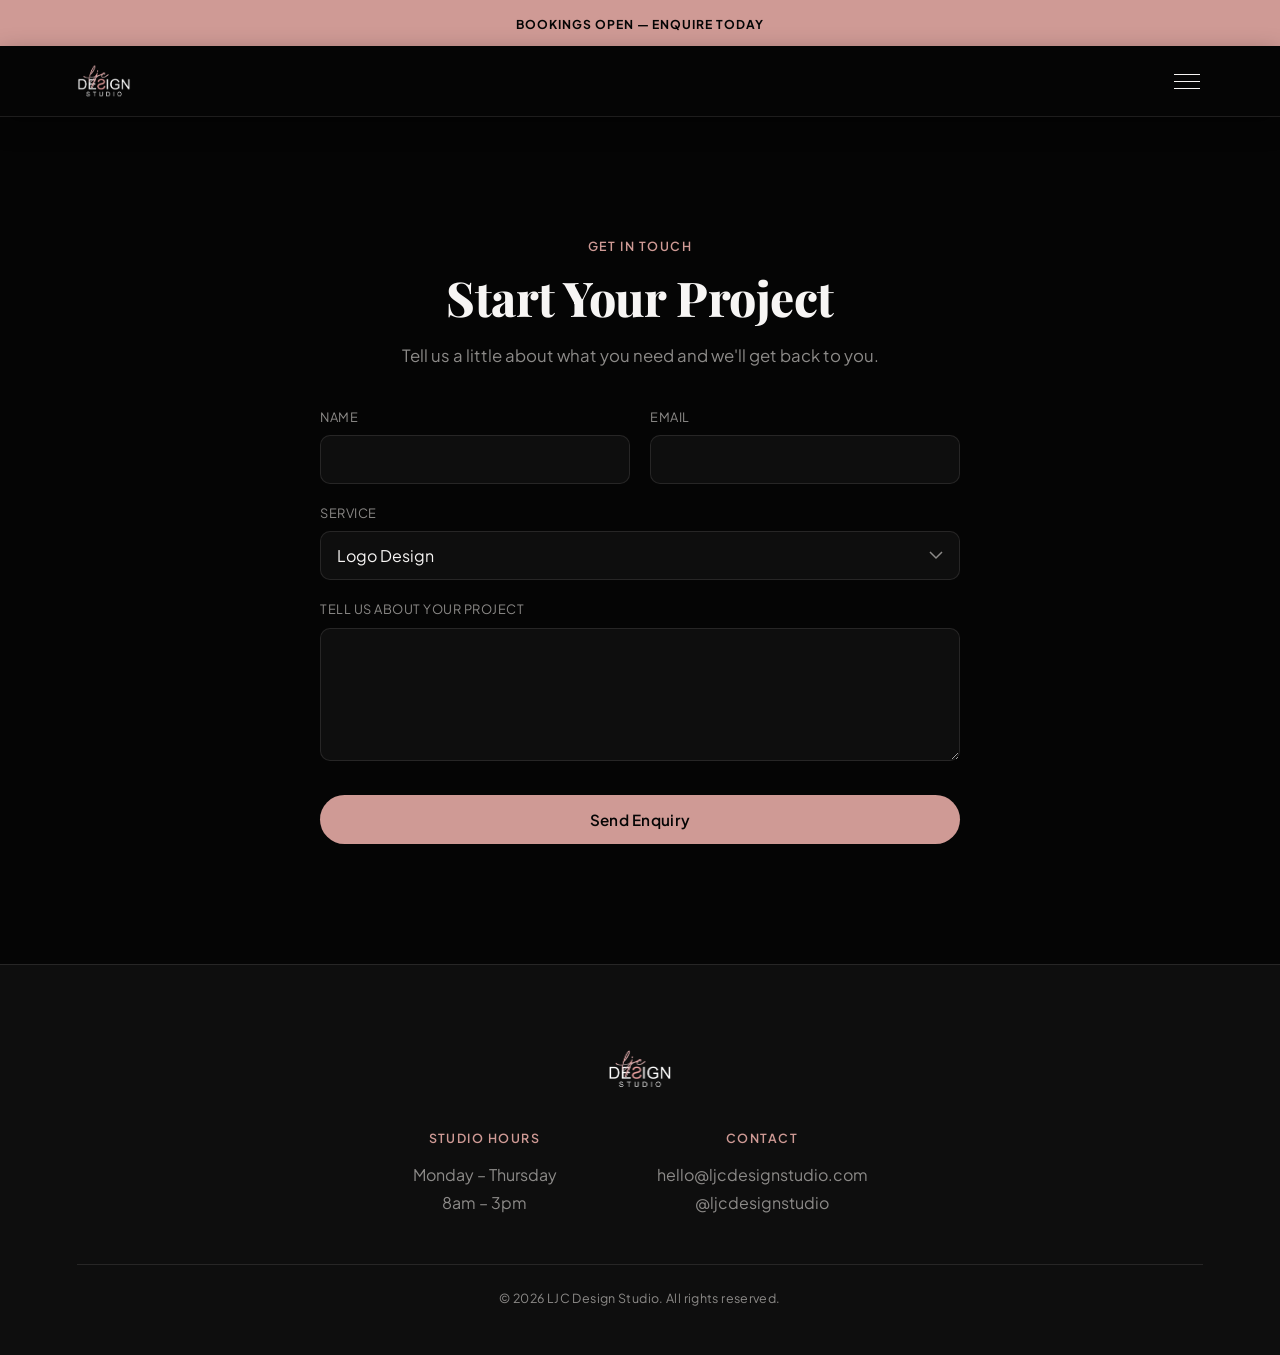
==== contact.html @ 9e1cb7d2 "Add Work, Services and Enquire pages, wire up nav Turn Work, Services and Enquire into real pages in" ====
<!DOCTYPE html>
<html lang="en">
<head>
<meta charset="UTF-8">
<script>
  if ('scrollRestoration' in history) history.scrollRestoration = 'manual';
  if (window.location.hash) {
    history.replaceState(null, '', window.location.pathname + window.location.search);
  }
</script>
<meta name="viewport" content="width=device-width, initial-scale=1.0, viewport-fit=cover">
<meta name="theme-color" content="#050505">
<title>Enquire — LJC Design Studio</title>
<meta name="description" content="Get in touch with LJC Design Studio to start your logo, branding, print or social media project.">
<link rel="preconnect" href="https://fonts.googleapis.com">
<link rel="preconnect" href="https://fonts.gstatic.com" crossorigin>
<link href="https://fonts.googleapis.com/css2?family=Playfair+Display:ital,wght@0,700;0,800;1,600;1,700&family=Plus+Jakarta+Sans:wght@400;500;600;700;800&display=swap" rel="stylesheet">
<link rel="stylesheet" href="css/styles.css">
</head>
<body>

<a class="skip-link" href="#top">Skip to content</a>

<div class="site-top">
  <div class="promo-bar">
    <a href="contact.html">Bookings Open &mdash; Enquire Today</a>
  </div>

  <header class="site-header">
    <div class="header-inner">
      <a href="index.html" class="brand">
        <img src="images/logo-transparent.png" alt="LJC Design Studio" class="brand-logo">
      </a>

      <button class="menu-toggle" id="menu-toggle" aria-label="Open menu" aria-expanded="false" aria-controls="nav-drawer">
        <span></span><span></span><span></span>
      </button>
    </div>
  </header>
</div>

<nav class="nav-drawer" id="nav-drawer" aria-hidden="true">
  <ul>
    <li style="--i:0"><a href="work.html">Work</a></li>
    <li style="--i:1"><a href="services.html">Services</a></li>
    <li style="--i:2"><a href="contact.html" aria-current="page">Enquire</a></li>
  </ul>
</nav>

<main id="top">

  <section class="feature reveal">
    <div class="enquiry-inner">
      <p class="eyebrow">Get In Touch</p>
      <h1 class="feature-heading">Start Your Project</h1>
      <p class="feature-copy">Tell us a little about what you need and we'll get back to you.</p>

      <form class="enquiry-form" action="mailto:hello@ljcdesignstudio.com" method="post" enctype="text/plain">
        <div class="form-row">
          <label>
            <span>Name</span>
            <input type="text" name="Name" autocomplete="name" required>
          </label>
          <label>
            <span>Email</span>
            <input type="email" name="Email" autocomplete="email" required>
          </label>
        </div>
        <label>
          <span>Service</span>
          <select name="Service">
            <option>Logo Design</option>
            <option>Branding</option>
            <option>Print</option>
            <option>Social Media Management</option>
            <option>Something else</option>
          </select>
        </label>
        <label>
          <span>Tell us about your project</span>
          <textarea name="Message" rows="5" required></textarea>
        </label>
        <button type="submit" class="btn-primary">Send Enquiry</button>
      </form>
    </div>
  </section>

</main>

<footer class="site-footer">
  <div class="footer-inner">
    <img src="images/logo-transparent.png" alt="LJC Design Studio" class="footer-logo">

    <div class="footer-cols">
      <div class="footer-col">
        <p class="eyebrow">Studio Hours</p>
        <p>Monday &ndash; Thursday<br>8am &ndash; 3pm</p>
      </div>
      <div class="footer-col">
        <p class="eyebrow">Contact</p>
        <p>
          <a href="mailto:hello@ljcdesignstudio.com">hello@ljcdesignstudio.com</a><br>
          <a href="https://instagram.com/ljcdesignstudio" target="_blank" rel="noopener">@ljcdesignstudio</a>
        </p>
      </div>
    </div>

    <p class="footer-copy">&copy; <span id="year"></span> LJC Design Studio. All rights reserved.</p>
  </div>
</footer>

<script src="js/script.js"></script>
</body>
</html>
---- css/styles.css ----
/* ---------- Reset & base ---------- */
* { margin: 0; padding: 0; box-sizing: border-box; }

:root {
  --black: #050505;
  --panel: #0e0e0e;
  --white: #f7f5f4;
  --grey: #8c8a88;
  --blush: #cf9a95;
  --blush-deep: #b9746e;
  --gold: #e0b95f;
  --line: rgba(247, 245, 244, 0.1);

  --sans: 'Plus Jakarta Sans', 'Helvetica Neue', Arial, sans-serif;
  --serif-display: 'Playfair Display', Georgia, serif;
  --gutter: clamp(20px, 6vw, 80px);
}

html {
  scroll-behavior: smooth;
  -webkit-text-size-adjust: 100%;
}

#work, #logos, #services, #reviews {
  scroll-margin-top: 130px;
}

body {
  font-family: var(--sans);
  background: var(--black);
  color: var(--white);
  line-height: 1.5;
  -webkit-font-smoothing: antialiased;
  overflow-x: hidden;
}

img { display: block; max-width: 100%; height: auto; }
a {
  color: inherit;
  text-decoration: none;
  -webkit-tap-highlight-color: transparent;
}
button { -webkit-tap-highlight-color: transparent; }

.skip-link {
  position: absolute;
  left: -9999px;
  top: 0;
  background: var(--white);
  color: var(--black);
  padding: 12px 20px;
  z-index: 300;
}
.skip-link:focus { left: 16px; top: 16px; }

/* ---------- Promo bar + header ---------- */
.site-top {
  position: sticky;
  top: 0;
  z-index: 110;
}

.promo-bar {
  background: var(--blush);
  text-align: center;
  padding: 11px var(--gutter);
}
.promo-bar a {
  font-size: 0.76rem;
  font-weight: 700;
  letter-spacing: 0.08em;
  text-transform: uppercase;
  color: var(--black);
}
.promo-bar a:hover { opacity: 0.7; }

.site-header {
  background: var(--black);
  border-bottom: 1px solid var(--line);
  box-shadow: 0 8px 24px rgba(0, 0, 0, 0.35);
}

.header-inner {
  display: flex;
  align-items: center;
  justify-content: space-between;
  padding: 18px var(--gutter);
  padding-left: max(var(--gutter), env(safe-area-inset-left));
  padding-right: max(var(--gutter), env(safe-area-inset-right));
}

.brand-logo {
  height: clamp(26px, 4.5vw, 34px);
  width: auto;
}

/* ---------- Menu toggle ---------- */
.menu-toggle {
  display: flex;
  flex-direction: column;
  align-items: center;
  justify-content: center;
  gap: 6px;
  width: 44px; height: 44px;
  margin: -6px;
  background: none;
  border: none;
  cursor: pointer;
  touch-action: manipulation;
}
.menu-toggle span {
  display: block;
  width: 26px;
  height: 1px;
  background: var(--white);
  transition: transform 0.35s ease, opacity 0.3s ease;
}
.menu-toggle.open span:nth-child(1) { transform: translateY(7px) rotate(45deg); }
.menu-toggle.open span:nth-child(2) { opacity: 0; }
.menu-toggle.open span:nth-child(3) { transform: translateY(-7px) rotate(-45deg); }

/* ---------- Nav drawer ---------- */
.nav-drawer {
  position: fixed;
  top: 0; left: 0; right: 0;
  background: var(--panel);
  border-bottom: 1px solid var(--line);
  padding: clamp(130px, 20vw, 160px) var(--gutter) clamp(48px, 8vw, 72px);
  padding-left: max(var(--gutter), env(safe-area-inset-left));
  padding-right: max(var(--gutter), env(safe-area-inset-right));
  transform: translateY(-100%);
  transition: transform 0.55s cubic-bezier(0.65, 0, 0.35, 1);
  z-index: 100;
}
.nav-drawer.open { transform: translateY(0); }

.nav-drawer ul {
  list-style: none;
  display: flex;
  flex-direction: column;
  gap: 22px;
}
.nav-drawer li {
  opacity: 0;
  transform: translateY(-10px);
  transition: opacity 0.4s ease, transform 0.4s ease;
}
.nav-drawer.open li {
  opacity: 1;
  transform: translateY(0);
  transition-delay: calc(var(--i) * 0.07s + 0.2s);
}
.nav-drawer a {
  display: inline-block;
  font-size: clamp(1.4rem, 4vw, 2rem);
  font-weight: 600;
  letter-spacing: -0.01em;
}
.nav-drawer a:hover { color: var(--blush); }
.nav-drawer a[aria-current="page"] { color: var(--blush); }

body.menu-open { overflow: hidden; }

/* ---------- Hero ---------- */
.hero {
  position: relative;
  min-height: 62vh;
  display: flex;
  align-items: flex-start;
  justify-content: center;
  overflow: hidden;
}

.hero-bg {
  position: absolute;
  inset: 0;
  width: 100%;
  height: 100%;
}

.hero-bg-slide {
  position: absolute;
  inset: 0;
  width: 100%;
  height: 100%;
  object-fit: cover;
  opacity: 0;
  animation: hero-bg-fade 9s ease-in-out infinite;
  animation-delay: calc(var(--i) * 3s);
}

@keyframes hero-bg-fade {
  0% { opacity: 0; }
  5% { opacity: 0.9; }
  28% { opacity: 0.9; }
  33% { opacity: 0; }
  100% { opacity: 0; }
}

.hero::after {
  content: '';
  position: absolute;
  inset: 0;
  background: linear-gradient(180deg, rgba(5, 5, 5, 0.12), rgba(5, 5, 5, 0.32));
}

.hero-content {
  position: relative;
  z-index: 1;
  text-align: center;
  padding: clamp(40px, 7vw, 72px) var(--gutter) 0;
}

.hero-heading {
  font-family: var(--serif-display);
  font-weight: 800;
  font-size: clamp(2rem, 6vw, 4.5rem);
  letter-spacing: -0.01em;
  line-height: 1.15;
  color: var(--white);
  text-shadow: 0 2px 6px rgba(0, 0, 0, 0.85), 0 6px 30px rgba(0, 0, 0, 0.6);
}
.hero-heading.reveal.is-visible { transition-delay: 0.15s; }
.hero-heading-intro {
  display: inline-block;
  font-family: var(--sans);
  font-weight: 400;
  font-size: clamp(1.1rem, 2.6vw, 1.75rem);
}
.hero-heading-name {
  display: inline-block;
  text-transform: uppercase;
  letter-spacing: 0.03em;
}

.hero-rating {
  position: absolute;
  z-index: 1;
  left: 0;
  right: 0;
  margin: 0 auto;
  width: fit-content;
  bottom: clamp(32px, 8vw, 72px);
  display: inline-flex;
  align-items: center;
  gap: 10px;
  padding: 10px 20px;
  border-radius: 999px;
  border: 1px solid rgba(247, 245, 244, 0.25);
  background: rgba(5, 5, 5, 0.3);
  backdrop-filter: blur(8px);
  -webkit-backdrop-filter: blur(8px);
  box-shadow: 0 10px 28px rgba(0, 0, 0, 0.4);
  color: var(--white);
  font-size: 0.85rem;
  font-weight: 500;
  letter-spacing: 0.02em;
}
.hero-rating:hover { border-color: rgba(247, 245, 244, 0.5); }
.hero-rating-stars {
  color: var(--gold);
  letter-spacing: 0.1em;
  font-size: 0.9rem;
}

.hero-rating.reveal.is-visible { transition-delay: 0.3s; }

/* ---------- Sub-page intro banner ---------- */
.page-hero {
  background: var(--panel);
  text-align: center;
  padding: clamp(56px, 8vw, 88px) var(--gutter);
}
.page-hero-inner {
  max-width: 640px;
  margin: 0 auto;
}
.page-hero-inner .feature-copy { margin: 0 auto; }

/* ---------- Work grid ---------- */
.work-grid {
  max-width: 1200px;
  margin: 0 auto;
  display: grid;
  grid-template-columns: repeat(3, 1fr);
  gap: clamp(16px, 2.4vw, 28px);
}
.work-grid img {
  width: 100%;
  aspect-ratio: 4 / 5;
  object-fit: cover;
  border-radius: clamp(12px, 1.8vw, 20px);
}

/* ---------- Welcome intro ---------- */
.welcome {
  background: var(--panel);
  text-align: center;
  padding: clamp(72px, 10vw, 120px) var(--gutter);
}
.welcome-inner {
  max-width: 720px;
  margin: 0 auto;
}
.welcome-copy {
  margin: 0 auto 20px;
}
.welcome-copy:last-child { margin-bottom: 0; }

@media (prefers-reduced-motion: reduce) {
  .marquee-track { animation: none !important; }
  .hero-bg-slide {
    animation: none !important;
    opacity: 0 !important;
  }
  .hero-bg-slide:first-child { opacity: 0.9 !important; }
  .reveal, .reveal * {
    opacity: 1 !important;
    transform: none !important;
    transition: none !important;
  }
}

/* ---------- Marquee ---------- */
.marquee {
  overflow: hidden;
  padding: 0 0 clamp(48px, 7vw, 84px);
}

.marquee-track {
  display: flex;
  width: max-content;
  gap: clamp(14px, 2vw, 28px);
  animation: marquee 42s linear infinite;
}
.marquee-track:hover { animation-play-state: paused; }

.marquee-track img {
  width: clamp(220px, 32vw, 420px);
  aspect-ratio: 1 / 1;
  object-fit: cover;
  border-radius: clamp(12px, 1.8vw, 24px);
  flex-shrink: 0;
}

@keyframes marquee {
  from { transform: translateX(0); }
  to { transform: translateX(-50%); }
}

/* ---------- Shared type & scroll reveal ---------- */
.eyebrow {
  font-size: 0.78rem;
  font-weight: 600;
  letter-spacing: 0.12em;
  text-transform: uppercase;
  color: var(--blush);
  margin-bottom: 14px;
}

.feature-heading {
  font-family: var(--serif-display);
  font-weight: 800;
  font-size: clamp(1.9rem, 4.4vw, 3rem);
  letter-spacing: -0.01em;
  line-height: 1.15;
  margin-bottom: 18px;
}

.feature-copy {
  color: var(--grey);
  font-size: 1.05rem;
  max-width: 46ch;
}

.reveal {
  opacity: 0;
  transform: translateY(28px);
  transition: opacity 0.8s ease, transform 0.8s ease;
}
.reveal.is-visible {
  opacity: 1;
  transform: translateY(0);
}

.service-card:nth-child(2) { transition-delay: 0.1s; }
.service-card:nth-child(3) { transition-delay: 0.2s; }
.service-card:nth-child(4) { transition-delay: 0.3s; }

/* ---------- Buttons ---------- */
.btn-primary {
  display: inline-flex;
  align-items: center;
  justify-content: center;
  padding: 15px 32px;
  border-radius: 999px;
  border: none;
  background: var(--blush);
  color: var(--black);
  font-family: var(--sans);
  font-size: 0.95rem;
  font-weight: 600;
  letter-spacing: 0.02em;
  cursor: pointer;
  transition: background-color 0.25s ease, transform 0.25s ease;
}
.btn-primary:hover {
  background: var(--white);
  transform: translateY(-2px);
}

/* ---------- Feature section (What We Do) ---------- */
.feature {
  padding: clamp(72px, 10vw, 120px) var(--gutter);
  text-align: center;
}

.services-cta {
  text-align: center;
  padding: 0 var(--gutter) clamp(56px, 8vw, 96px);
}

/* ---------- Service cards ---------- */
.service-cards {
  max-width: 1100px;
  margin: 0 auto;
  display: grid;
  grid-template-columns: repeat(2, 1fr);
  gap: clamp(40px, 6vw, 72px);
  text-align: left;
}

.service-card-img {
  width: 100%;
  aspect-ratio: 4 / 3;
  object-fit: cover;
  border-radius: clamp(12px, 1.8vw, 20px);
  margin-bottom: 20px;
}

.service-card h3 {
  font-family: var(--serif-display);
  font-weight: 700;
  font-size: 1.35rem;
  margin-bottom: 8px;
}
.service-card p { color: var(--grey); }
.service-card-feature h3 { color: var(--blush); }

.service-card-social {
  display: flex;
  flex-direction: column;
  justify-content: center;
  min-width: 0;
  text-align: center;
  background: var(--panel);
  border: 1px solid var(--line);
  border-radius: clamp(12px, 1.8vw, 20px);
  padding: clamp(28px, 4vw, 40px);
}

.social-lead-prompt {
  margin-top: 20px;
  color: var(--white);
  font-family: var(--sans);
  font-weight: 600;
  font-size: 0.95rem;
}

.social-lead-form { margin-top: 12px; }
.social-lead-row {
  display: flex;
  align-items: center;
  gap: 2px;
  background: var(--black);
  border: 1px solid var(--line);
  border-radius: 999px;
  padding: 6px 6px 6px 20px;
}
.social-lead-prefix {
  flex-shrink: 0;
  color: var(--white);
  font-family: var(--sans);
  font-size: 1rem;
}
.social-lead-row input {
  flex: 1;
  min-width: 0;
  background: none;
  border: none;
  color: var(--white);
  font-family: var(--sans);
  font-size: 1rem;
}
.social-lead-row input:focus { outline: none; }
.social-lead-row input::placeholder { color: var(--grey); }
.social-lead-row button {
  flex-shrink: 0;
  width: 38px;
  height: 38px;
  border-radius: 999px;
  border: none;
  background: var(--blush);
  color: var(--black);
  font-size: 1rem;
  cursor: pointer;
  transition: background-color 0.25s ease;
}
.social-lead-row button:hover { background: var(--white); }

.social-lead-row-email {
  max-height: 0;
  margin-top: 0;
  opacity: 0;
  overflow: hidden;
  transition: max-height 0.5s ease, opacity 0.4s ease, margin-top 0.5s ease;
}
.social-lead-row-email.is-visible {
  max-height: 60px;
  margin-top: 10px;
  opacity: 1;
}

/* ---------- Enquiry form ---------- */
.enquiry-inner {
  max-width: 640px;
  margin: 0 auto;
  text-align: center;
}
.enquiry-inner .feature-copy { margin: 0 auto 40px; }

.enquiry-form { text-align: left; }
.form-row {
  display: grid;
  grid-template-columns: 1fr 1fr;
  gap: 20px;
}
.enquiry-form label {
  display: block;
  margin-bottom: 20px;
}
.enquiry-form label span {
  display: block;
  font-size: 0.8rem;
  letter-spacing: 0.04em;
  text-transform: uppercase;
  color: var(--grey);
  margin-bottom: 8px;
}
.enquiry-form input,
.enquiry-form select,
.enquiry-form textarea {
  width: 100%;
  background: var(--panel);
  border: 1px solid var(--line);
  border-radius: 10px;
  padding: 13px 16px;
  color: var(--white);
  font-family: var(--sans);
  font-size: 1rem;
  transition: border-color 0.25s ease;
}
.enquiry-form textarea { resize: vertical; }
.enquiry-form input:focus,
.enquiry-form select:focus,
.enquiry-form textarea:focus {
  outline: none;
  border-color: var(--blush);
}
.enquiry-form select {
  appearance: none;
  background-image: url("data:image/svg+xml,%3Csvg xmlns='http://www.w3.org/2000/svg' width='14' height='9'%3E%3Cpath d='M1 1l6 6 6-6' stroke='%238c8a88' stroke-width='1.5' fill='none' fill-rule='evenodd'/%3E%3C/svg%3E");
  background-repeat: no-repeat;
  background-position: right 16px center;
}
.enquiry-form .btn-primary {
  width: 100%;
  margin-top: 8px;
}

/* ---------- Footer ---------- */
.site-footer {
  background: var(--panel);
  border-top: 1px solid var(--line);
  padding: clamp(56px, 8vw, 84px) var(--gutter) clamp(32px, 5vw, 48px);
}
.footer-inner {
  max-width: 1200px;
  margin: 0 auto;
  text-align: center;
}
.footer-logo {
  height: 40px;
  width: auto;
  margin: 0 auto 40px;
}
.footer-cols {
  display: flex;
  flex-wrap: wrap;
  justify-content: center;
  gap: clamp(40px, 8vw, 100px);
  margin-bottom: 48px;
}
.footer-col p:not(.eyebrow) { color: var(--grey); line-height: 1.7; }
.footer-col a:hover { color: var(--blush); }
.footer-copy {
  font-size: 0.78rem;
  letter-spacing: 0.03em;
  color: var(--grey);
  border-top: 1px solid var(--line);
  padding-top: 24px;
}

.sr-only {
  position: absolute;
  width: 1px; height: 1px;
  padding: 0; margin: -1px;
  overflow: hidden;
  clip: rect(0, 0, 0, 0);
  white-space: nowrap;
  border: 0;
}

/* ---------- Reviews ---------- */
.reviews {
  padding: clamp(72px, 10vw, 120px) var(--gutter) clamp(56px, 8vw, 96px);
}
.reviews-inner {
  max-width: 640px;
  margin: 0 auto 48px;
  text-align: center;
}
.reviews-copy { margin: 0 auto 16px; }
.reviews-stat {
  font-size: 0.85rem;
  font-weight: 600;
  letter-spacing: 0.03em;
  color: var(--blush);
}

.reviews-carousel {
  max-width: 1100px;
  margin: 0 auto;
  display: flex;
  align-items: center;
  gap: 16px;
}

.reviews-track {
  flex: 1;
  display: flex;
  gap: 20px;
  overflow-x: auto;
  scroll-snap-type: x mandatory;
  scrollbar-width: none;
  padding: 4px;
}
.reviews-track::-webkit-scrollbar { display: none; }

.review-card {
  flex: 0 0 min(340px, 100%);
  scroll-snap-align: start;
  background: var(--panel);
  border: 1px solid var(--line);
  border-radius: 16px;
  padding: 28px;
}
.review-stars {
  color: var(--blush);
  letter-spacing: 0.15em;
  margin-bottom: 14px;
}
.review-quote {
  color: var(--white);
  font-size: 0.95rem;
  line-height: 1.6;
  margin-bottom: 16px;
}
.review-name {
  font-size: 0.85rem;
  color: var(--grey);
}

.carousel-arrow {
  flex-shrink: 0;
  display: flex;
  align-items: center;
  justify-content: center;
  width: 44px;
  height: 44px;
  border-radius: 999px;
  border: 1px solid var(--line);
  background: none;
  color: var(--white);
  font-size: 1.1rem;
  cursor: pointer;
  transition: border-color 0.25s ease, color 0.25s ease;
}
.carousel-arrow:hover {
  border-color: var(--blush);
  color: var(--blush);
}

/* ---------- Responsive ---------- */
@media (max-width: 720px) {
  .service-cards { grid-template-columns: 1fr; }
  .work-grid { grid-template-columns: repeat(2, 1fr); }
}

@media (max-width: 860px) {
  .form-row { grid-template-columns: 1fr; }
}

@media (max-width: 640px) {
  .carousel-arrow { display: none; }
}
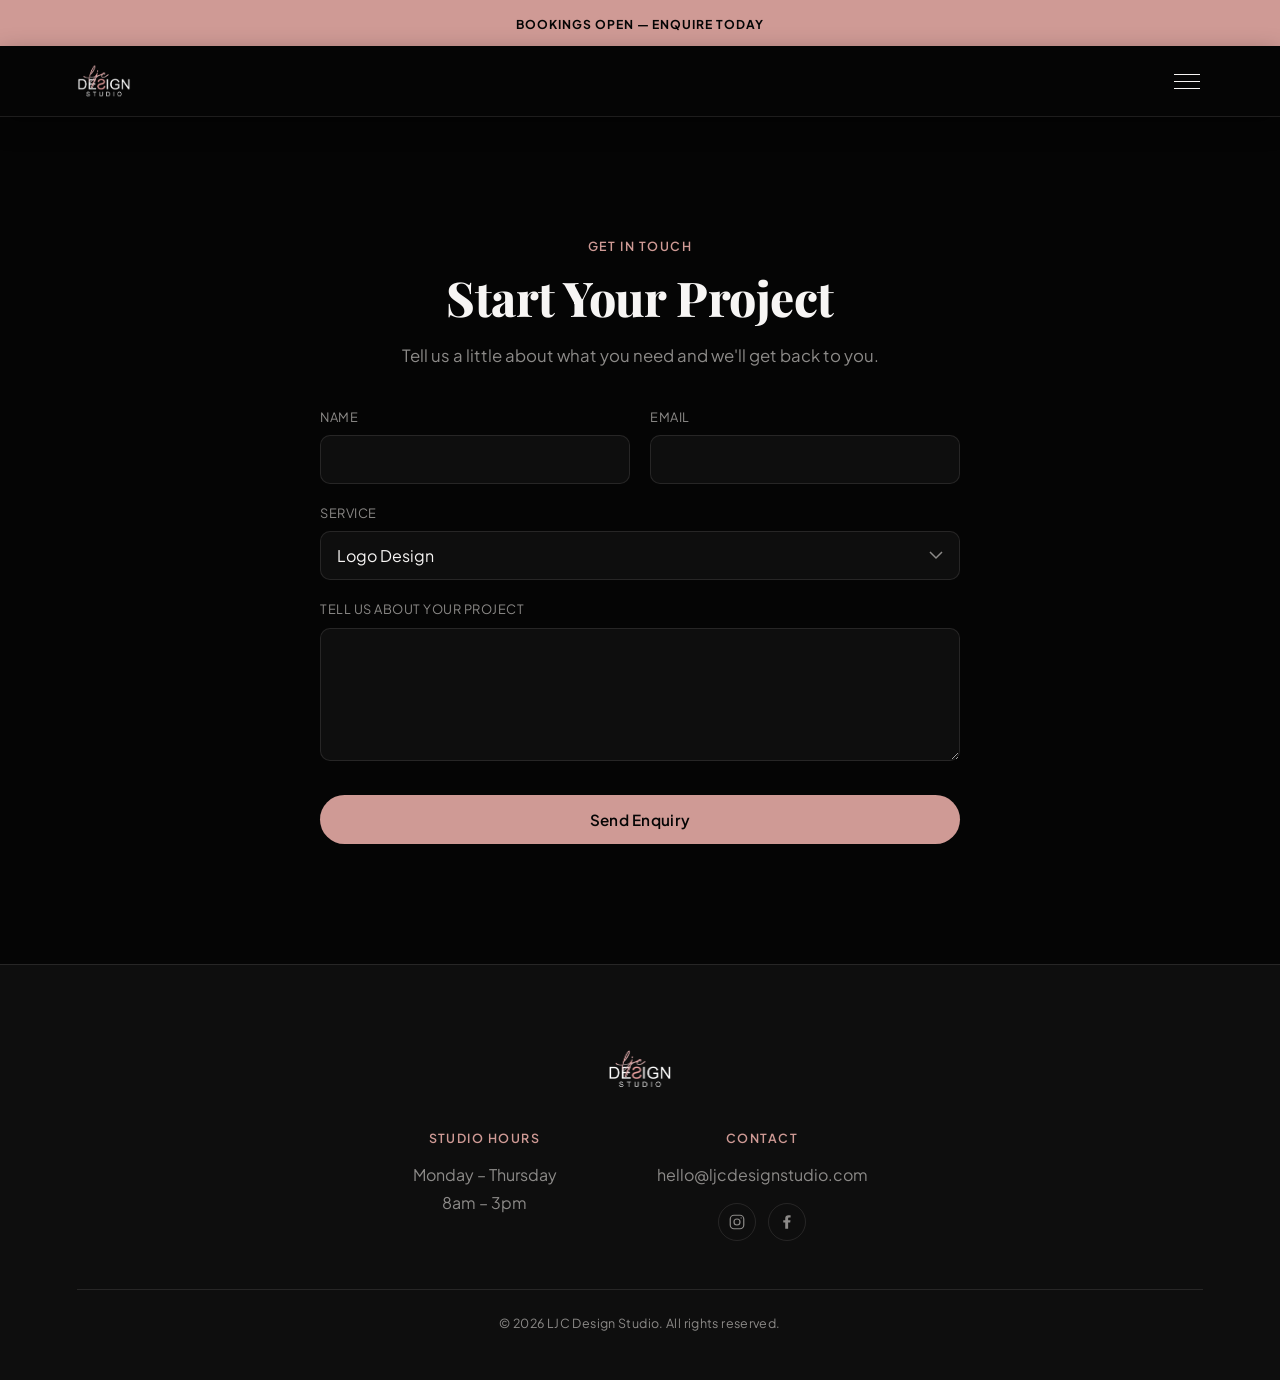
==== commit d1be9a31: "Replace footer Instagram text link with Instagram/Facebook icons Drop the "@ljcdesignstudio" text li" ====
--- a/contact.html
+++ b/contact.html
@@ -98,10 +98,21 @@
       </div>
       <div class="footer-col">
         <p class="eyebrow">Contact</p>
-        <p>
-          <a href="mailto:hello@ljcdesignstudio.com">hello@ljcdesignstudio.com</a><br>
-          <a href="https://instagram.com/ljcdesignstudio" target="_blank" rel="noopener">@ljcdesignstudio</a>
-        </p>
+        <p><a href="mailto:hello@ljcdesignstudio.com">hello@ljcdesignstudio.com</a></p>
+        <div class="footer-socials">
+          <a href="https://instagram.com/ljcdesignstudio" target="_blank" rel="noopener" class="footer-social-link" aria-label="Instagram">
+            <svg viewBox="0 0 24 24" fill="none" stroke="currentColor" stroke-width="1.6" stroke-linecap="round" stroke-linejoin="round" aria-hidden="true">
+              <rect x="3" y="3" width="18" height="18" rx="5"></rect>
+              <circle cx="12" cy="12" r="4"></circle>
+              <circle cx="17.5" cy="6.5" r="0.8" fill="currentColor" stroke="none"></circle>
+            </svg>
+          </a>
+          <a href="https://www.facebook.com/share/1C6qRQbqyA/?mibextid=wwXIfr" target="_blank" rel="noopener" class="footer-social-link" aria-label="Facebook">
+            <svg viewBox="0 0 24 24" fill="currentColor" aria-hidden="true">
+              <path d="M13.5 21v-8.2h2.75l.41-3.2h-3.16V7.5c0-.93.26-1.56 1.6-1.56h1.7V3.14C15.9 3.1 14.9 3 13.7 3c-2.4 0-4.05 1.46-4.05 4.15v2.45H7v3.2h2.65V21h3.85z"></path>
+            </svg>
+          </a>
+        </div>
       </div>
     </div>
 
--- a/css/styles.css
+++ b/css/styles.css
@@ -603,6 +603,25 @@
 }
 .footer-col p:not(.eyebrow) { color: var(--grey); line-height: 1.7; }
 .footer-col a:hover { color: var(--blush); }
+.footer-socials {
+  display: flex;
+  justify-content: center;
+  gap: 12px;
+  margin-top: 14px;
+}
+.footer-social-link {
+  display: inline-flex;
+  align-items: center;
+  justify-content: center;
+  width: 38px;
+  height: 38px;
+  border-radius: 999px;
+  border: 1px solid var(--line);
+  color: var(--grey);
+  transition: color 0.25s ease, border-color 0.25s ease;
+}
+.footer-social-link:hover { color: var(--blush); border-color: var(--blush); }
+.footer-social-link svg { width: 18px; height: 18px; }
 .footer-copy {
   font-size: 0.78rem;
   letter-spacing: 0.03em;
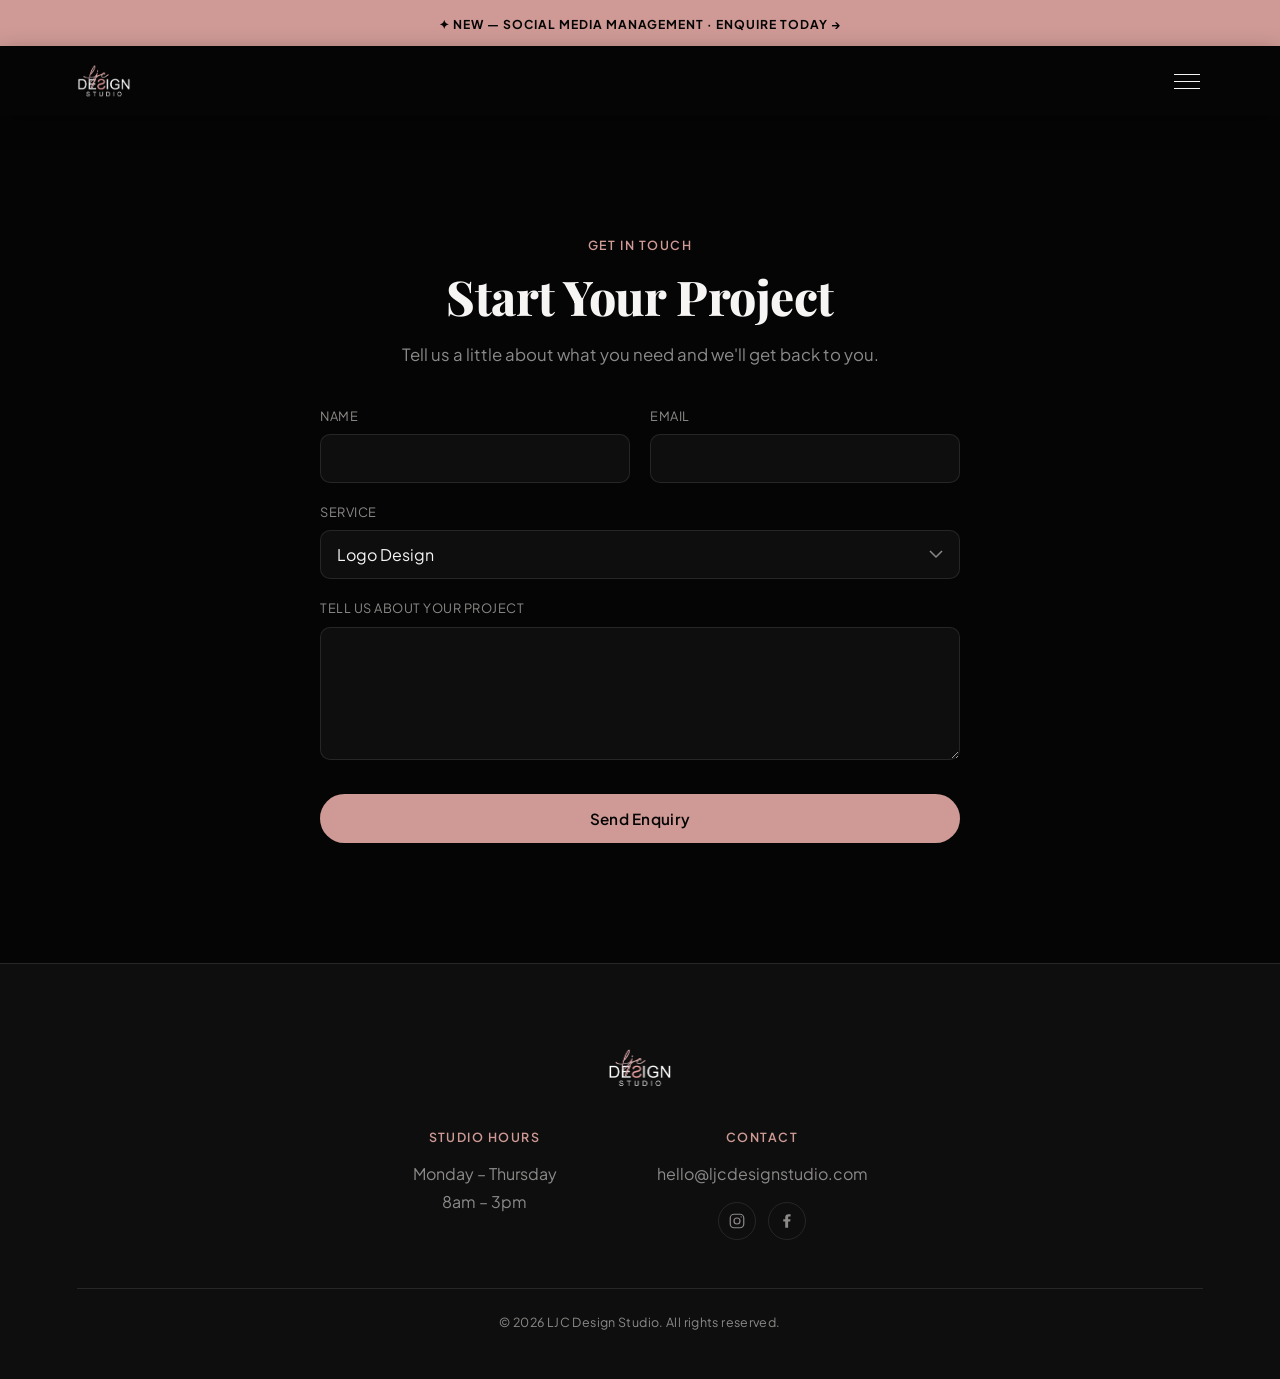
==== commit 7fbaf46e: "Update promo bar to announce Social Media Management Replace "Bookings Open — Enquire Today" with "✦" ====
--- a/contact.html
+++ b/contact.html
@@ -23,7 +23,7 @@
 
 <div class="site-top">
   <div class="promo-bar">
-    <a href="contact.html">Bookings Open &mdash; Enquire Today</a>
+    <a href="contact.html">✦ NEW — Social Media Management · Enquire today →</a>
   </div>
 
   <header class="site-header">
--- a/css/styles.css
+++ b/css/styles.css
@@ -76,7 +76,6 @@
 
 .site-header {
   background: var(--black);
-  border-bottom: 1px solid var(--line);
   box-shadow: 0 8px 24px rgba(0, 0, 0, 0.35);
 }
 
@@ -246,7 +245,6 @@
   gap: 10px;
   padding: 10px 20px;
   border-radius: 999px;
-  border: 1px solid rgba(247, 245, 244, 0.25);
   background: rgba(5, 5, 5, 0.3);
   backdrop-filter: blur(8px);
   -webkit-backdrop-filter: blur(8px);
@@ -256,7 +254,6 @@
   font-weight: 500;
   letter-spacing: 0.02em;
 }
-.hero-rating:hover { border-color: rgba(247, 245, 244, 0.5); }
 .hero-rating-stars {
   color: var(--gold);
   letter-spacing: 0.1em;
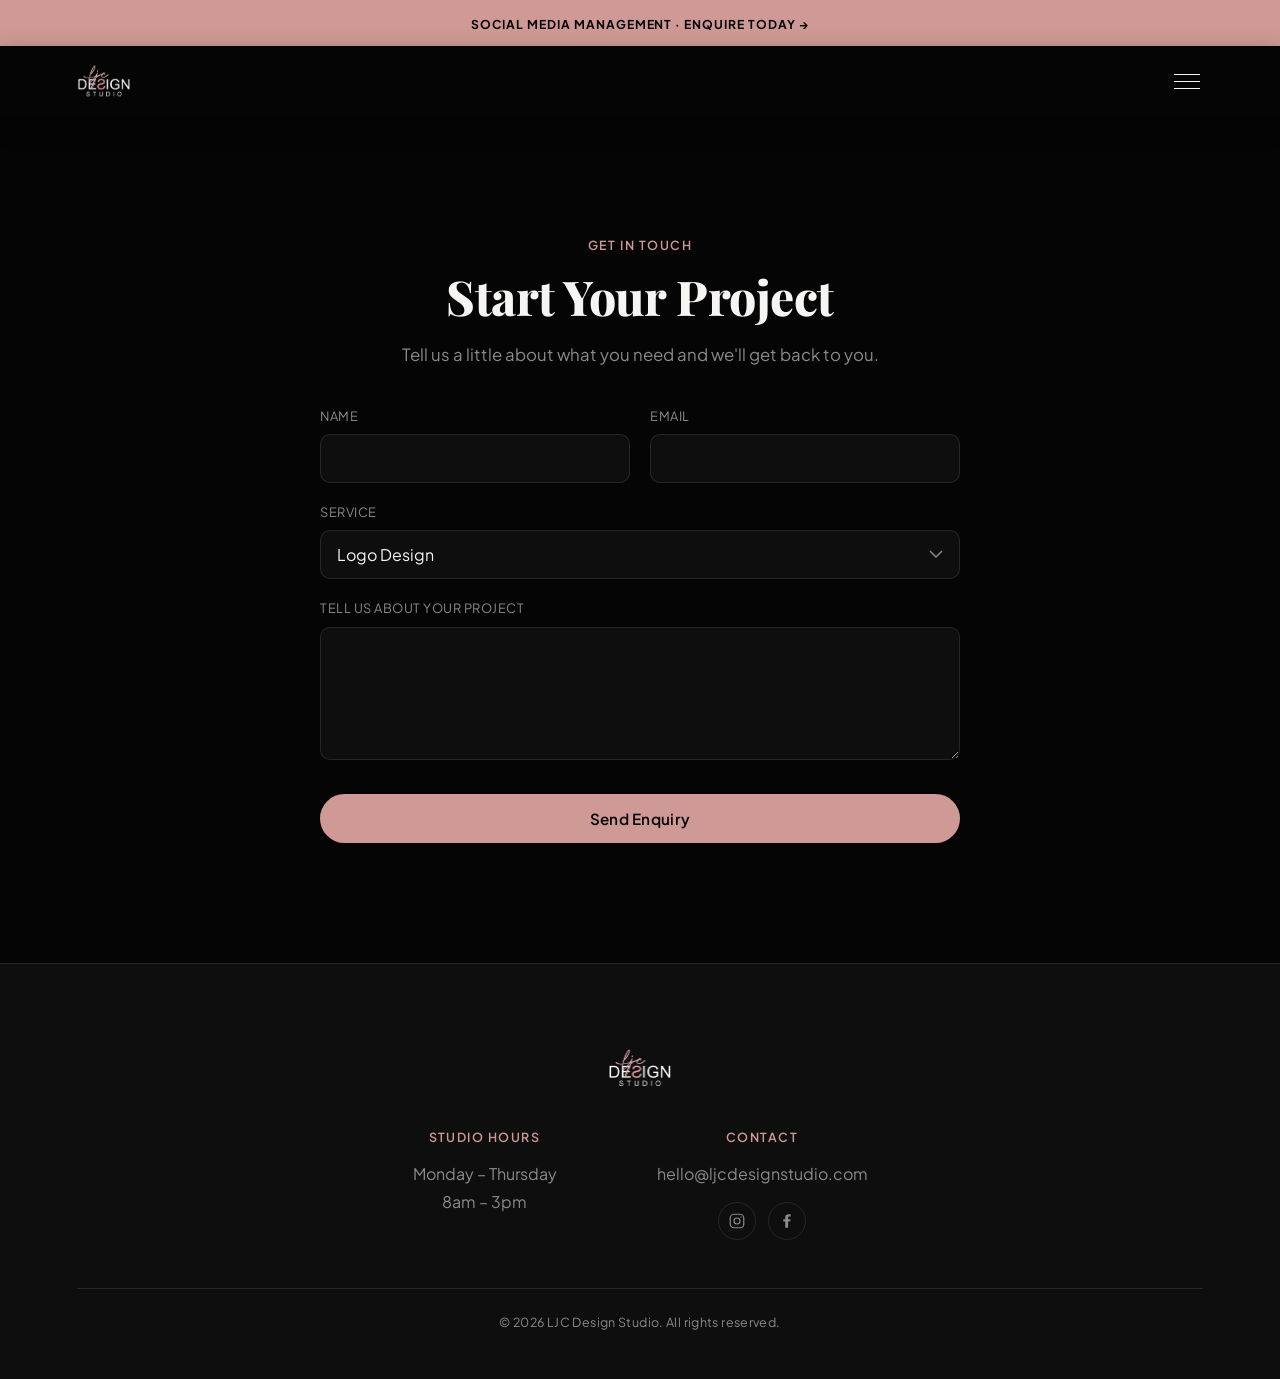
==== commit 226c9ebb: "Drop "NEW —" from promo bar to fit more screens on one line Shorten the promo bar to "Social Media M" ====
--- a/contact.html
+++ b/contact.html
@@ -23,7 +23,7 @@
 
 <div class="site-top">
   <div class="promo-bar">
-    <a href="contact.html">✦ NEW — Social Media Management · Enquire today →</a>
+    <a href="contact.html">Social Media Management · Enquire today →</a>
   </div>
 
   <header class="site-header">
